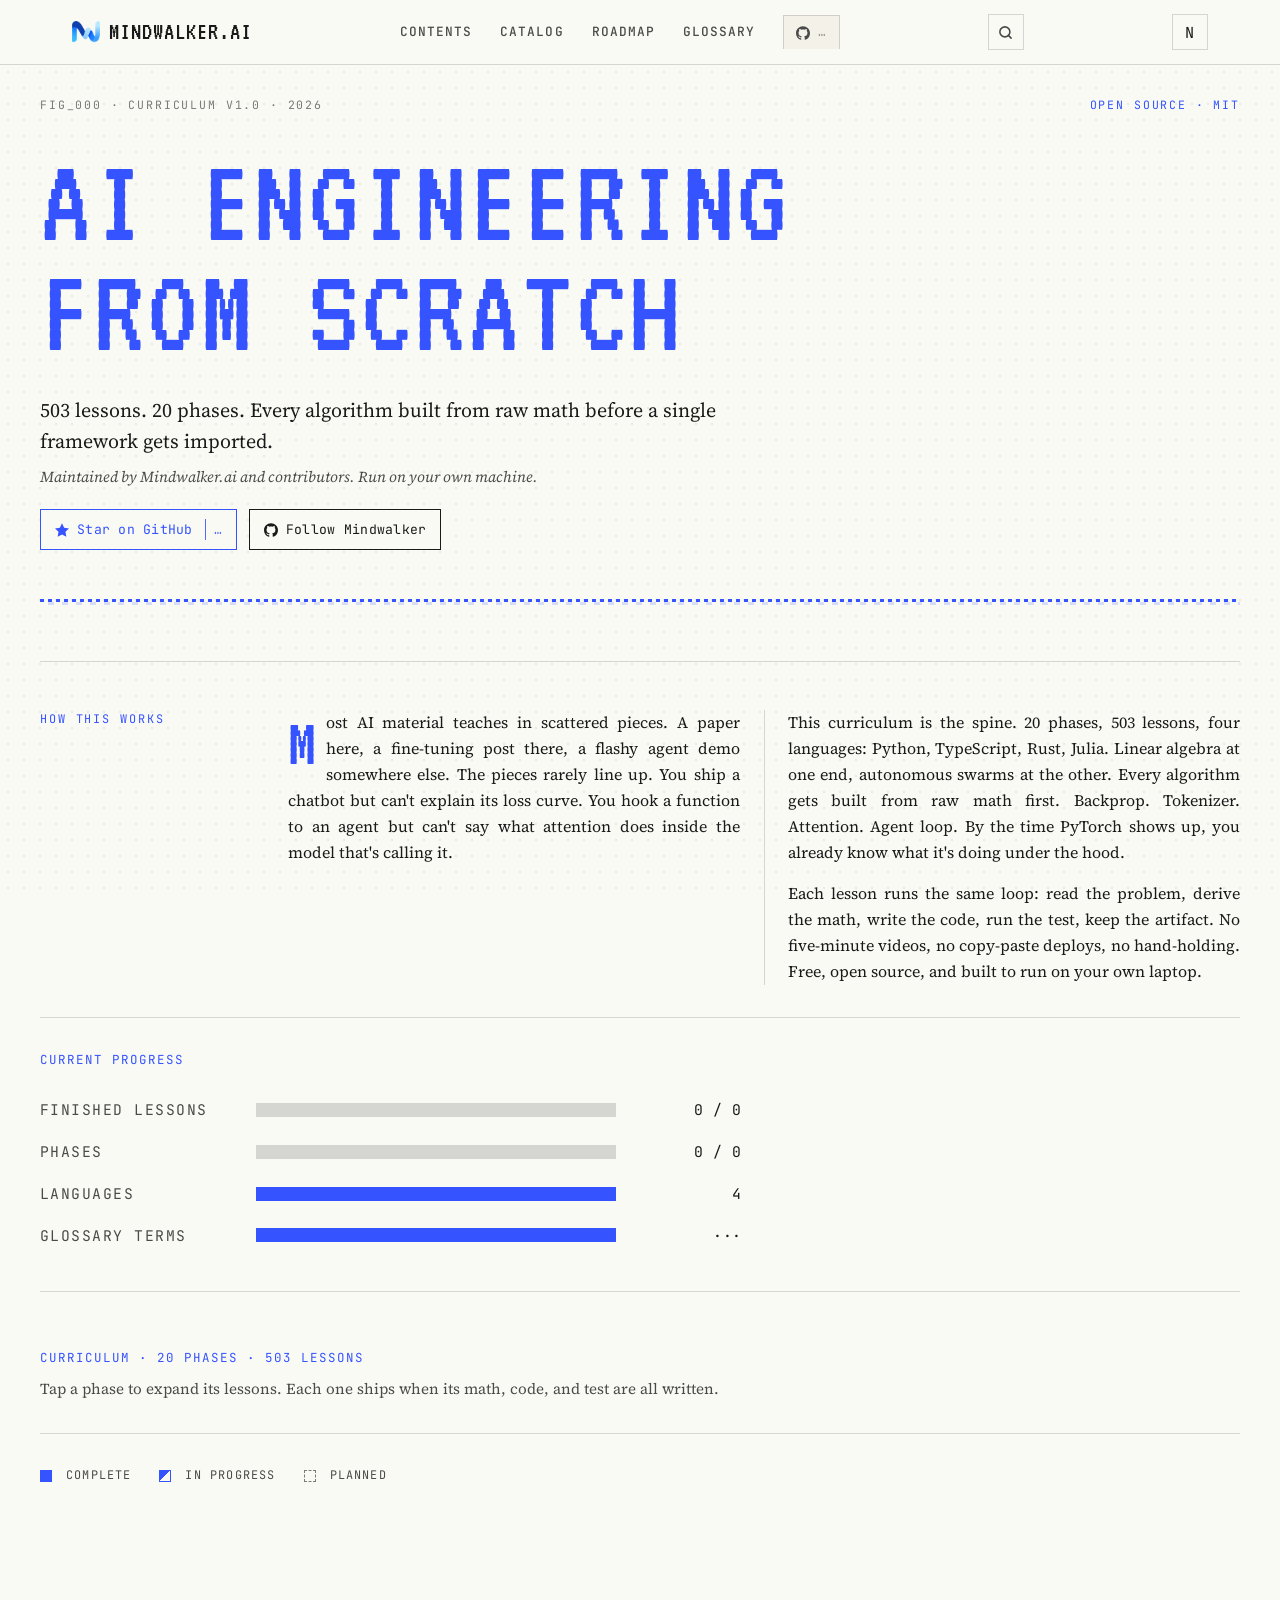
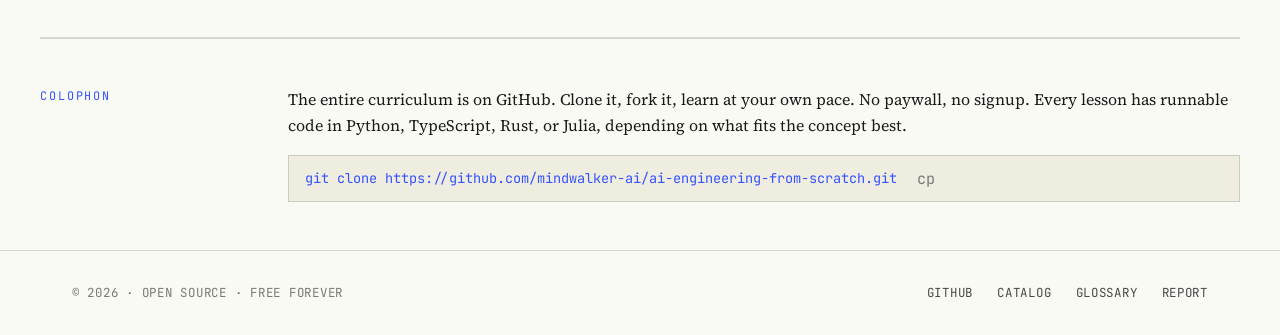
==== site/index.html @ b4cc9596 "feat: whitelabel site to Mindwalker.ai and add GitHub Pages deploy - Rebrand header lockup, titles, " ====
<!DOCTYPE html>
<html lang="en" data-theme="light">
<head>
  <meta charset="UTF-8">
  <meta name="viewport" content="width=device-width, initial-scale=1.0">
  <title>AI Engineering from Scratch · Mindwalker.ai</title>
  <link rel="icon" type="image/png" href="assets/mindwalker-logo.png">
  <link rel="apple-touch-icon" href="assets/mindwalker-logo.png">
  <meta name="description" content="503 lessons. 20 phases. Build the math, the model, the trainer, the tokenizer, and the agent loop. Once, by hand.">
  <meta property="og:title" content="AI Engineering from Scratch · Mindwalker.ai">
  <meta property="og:description" content="503 lessons. 20 phases. Write the backprop, the tokenizer, the attention mechanism, and the agent loop by hand before any framework gets imported. Python, TypeScript, Rust, Julia.">
  <meta property="og:image" content="https://aiengineeringfromscratch.com/og-image.png?v=3">
  <meta property="og:url" content="https://aiengineeringfromscratch.com">
  <meta property="og:type" content="website">
  <meta name="twitter:card" content="summary_large_image">
  <meta name="twitter:title" content="AI Engineering from Scratch · Mindwalker.ai">
  <meta name="twitter:description" content="503 lessons. 20 phases. Write the backprop, the tokenizer, the attention mechanism, and the agent loop by hand.">
  <meta name="twitter:image" content="https://aiengineeringfromscratch.com/og-image.png?v=3">
  <link rel="preconnect" href="https://fonts.googleapis.com">
  <link rel="preconnect" href="https://fonts.gstatic.com" crossorigin>
  <link href="https://fonts.googleapis.com/css2?family=VT323&family=Source+Serif+4:ital,opsz,wght@0,8..60,400..700;1,8..60,400..700&family=JetBrains+Mono:wght@400;500;700&display=swap" rel="stylesheet">
  <link rel="stylesheet" href="style.css?v=20260525a">
  <style>
    .manual-masthead {
      padding: 96px 0 24px;
      border-bottom: 1px solid var(--rule-soft);
    }

    .manual-meta-row {
      display: flex;
      justify-content: space-between;
      align-items: baseline;
      gap: 16px;
      flex-wrap: wrap;
      margin-bottom: 32px;
      font-family: var(--font-mono);
      font-size: 0.72rem;
      letter-spacing: 0.16em;
      text-transform: uppercase;
      color: var(--ink-mute);
    }

    .manual-meta-row .right {
      color: var(--blueprint);
    }

    .manual-title {
      display: block;
      font-family: var(--font-display);
      font-size: clamp(3.2rem, 11vw, 8rem);
      line-height: 0.86;
      letter-spacing: 0.02em;
      text-transform: uppercase;
      color: var(--blueprint);
    }

    .manual-tagline {
      max-width: 720px;
      margin: 28px 0 8px;
      font-family: var(--font-body);
      font-size: clamp(1.05rem, 1.7vw, 1.25rem);
      line-height: 1.55;
      color: var(--ink);
    }

    .manual-attribution {
      font-family: var(--font-body);
      font-size: 0.95rem;
      color: var(--ink-soft);
      font-style: italic;
    }

    .masthead-cta {
      display: flex;
      gap: 12px;
      flex-wrap: wrap;
      margin-top: 20px;
    }

    .masthead-btn {
      display: inline-flex;
      align-items: center;
      gap: 8px;
      padding: 9px 14px;
      border: 1px solid var(--ink);
      background: var(--bg);
      color: var(--ink);
      text-decoration: none;
      font-family: var(--font-mono);
      font-size: 0.82rem;
      letter-spacing: 0.02em;
      transition: background 0.15s, color 0.15s, border-color 0.15s;
    }

    .masthead-btn:hover,
    .masthead-btn:focus-visible {
      background: var(--ink);
      color: var(--bg);
    }

    .masthead-btn--primary {
      border-color: var(--blueprint);
      color: var(--blueprint);
    }

    .masthead-btn--primary:hover,
    .masthead-btn--primary:focus-visible {
      background: var(--blueprint);
      color: var(--bg);
    }

    .masthead-btn-count {
      padding-left: 8px;
      margin-left: 4px;
      border-left: 1px solid currentColor;
      opacity: 0.85;
      font-variant-numeric: tabular-nums;
    }

    @media (max-width: 480px) {
      .masthead-btn { font-size: 0.78rem; padding: 8px 12px; }
    }


    .preface {
      padding: 48px 0 32px;
      border-bottom: 1px solid var(--rule-soft);
    }

    .preface-grid {
      display: grid;
      grid-template-columns: 200px 1fr;
      gap: 48px;
    }

    .preface-eyebrow {
      font-family: var(--font-mono);
      font-size: 0.74rem;
      letter-spacing: 0.16em;
      text-transform: uppercase;
      color: var(--blueprint);
    }

    .preface-body {
      column-count: 2;
      column-gap: 48px;
      column-rule: 1px solid var(--rule-soft);
      font-family: var(--font-body);
      font-size: 1rem;
      line-height: 1.7;
      text-align: justify;
      hyphens: auto;
    }

    .preface-body p {
      margin-bottom: 1em;
      break-inside: avoid-column;
    }

    .preface-body p:first-of-type::first-letter {
      font-family: var(--font-display);
      float: left;
      font-size: 4.4rem;
      line-height: 0.85;
      padding: 0.06em 0.14em 0 0;
      color: var(--blueprint);
    }

    .figure-demo {
      padding: 24px 0 0;
      border-bottom: 1px solid var(--rule-soft);
    }

    .figure-demo-eyebrow {
      font-family: var(--font-mono);
      font-size: 0.74rem;
      letter-spacing: 0.16em;
      text-transform: uppercase;
      color: var(--blueprint);
      margin-bottom: 6px;
    }

    .figure-demo-caption {
      max-width: 640px;
      font-family: var(--font-body);
      font-size: 0.96rem;
      line-height: 1.5;
      color: var(--ink-soft);
      margin-bottom: 0;
    }

    .figure-demo-svg {
      width: 100%;
      max-width: 760px;
      margin: 0 auto;
    }

    .figure-demo-svg svg {
      width: 100%;
      height: auto;
      display: block;
    }

    @media (max-width: 768px) {
      .figure-demo { padding: 16px 0 0; }
    }

    .stat-block {
      padding: 32px 0 40px;
      border-bottom: 1px solid var(--rule-soft);
    }

    .stat-block-title {
      font-family: var(--font-mono);
      font-size: 0.78rem;
      letter-spacing: 0.16em;
      text-transform: uppercase;
      color: var(--blueprint);
      margin-bottom: 24px;
    }

    .stat-rows {
      display: grid;
      grid-template-columns: 1fr;
      gap: 10px;
      max-width: 760px;
      font-family: var(--font-mono);
      font-size: 0.92rem;
    }

    .stat-row {
      display: grid;
      grid-template-columns: 200px minmax(0, 360px) 110px;
      align-items: center;
      gap: 16px;
      padding: 4px 0;
    }

    .stat-row-label {
      letter-spacing: 0.1em;
      text-transform: uppercase;
      color: var(--ink-soft);
    }

    .stat-row-bar {
      position: relative;
      height: 14px;
      background: var(--rule-soft);
      overflow: hidden;
      font-size: 0;
      line-height: 0;
      text-indent: -9999px;
    }

    .stat-row-bar::before {
      content: "";
      position: absolute;
      inset: 0;
      width: var(--bar-pct, 0%);
      background: var(--blueprint);
      transition: width 0.6s ease;
    }

    .stat-row-value {
      text-align: right;
      font-variant-numeric: tabular-nums;
      color: var(--ink);
      letter-spacing: 0.04em;
      white-space: nowrap;
    }

    .toc {
      padding: 56px 0 80px;
      border-bottom: 1px solid var(--rule-soft);
    }

    .toc-title {
      font-family: var(--font-mono);
      font-size: 0.78rem;
      letter-spacing: 0.16em;
      text-transform: uppercase;
      color: var(--blueprint);
      margin-bottom: 8px;
    }

    .toc-subtitle {
      font-family: var(--font-body);
      font-size: 0.95rem;
      color: var(--ink-soft);
      margin-bottom: 32px;
    }

    .toc-list {
      display: flex;
      flex-direction: column;
      gap: 0;
      border-top: 1px solid var(--rule-soft);
    }

    .toc-row {
      display: grid;
      grid-template-columns: 56px 1fr auto auto;
      align-items: baseline;
      padding: 14px 0;
      gap: 16px;
      border-bottom: 1px solid var(--rule-soft);
      cursor: pointer;
      transition: background 0.15s;
    }

    .toc-row:hover {
      background: var(--blueprint-tint);
    }

    .toc-num {
      font-family: var(--font-mono);
      font-size: 0.78rem;
      letter-spacing: 0.1em;
      color: var(--blueprint);
    }

    .toc-name {
      font-family: var(--font-display);
      font-size: 1.4rem;
      text-transform: uppercase;
      letter-spacing: 0.02em;
      color: var(--ink);
      line-height: 1.05;
    }

    .toc-leader {
      flex: 1;
      border-bottom: 1px dotted var(--rule-soft);
      margin: 0 12px;
      transform: translateY(-4px);
    }

    .toc-meta {
      font-family: var(--font-mono);
      font-size: 0.74rem;
      letter-spacing: 0.08em;
      color: var(--ink-mute);
      font-variant-numeric: tabular-nums;
      min-width: 80px;
      text-align: right;
    }

    .toc-status {
      width: 12px;
      height: 12px;
      border: 1px solid var(--ink);
      flex-shrink: 0;
      margin-right: 6px;
      display: inline-block;
      vertical-align: middle;
    }

    .toc-status.complete {
      background: var(--blueprint);
      border-color: var(--blueprint);
    }

    .toc-status.in-progress {
      background: linear-gradient(135deg, var(--blueprint) 0%, var(--blueprint) 50%, transparent 50%, transparent 100%);
      border-color: var(--blueprint);
    }

    .toc-status.planned {
      background: transparent;
      border-style: dashed;
      border-color: var(--ink-mute);
    }

    .legend {
      padding: 32px 0 72px;
      display: flex;
      gap: 28px;
      flex-wrap: wrap;
      align-items: center;
      font-family: var(--font-mono);
      font-size: 0.74rem;
      letter-spacing: 0.1em;
      text-transform: uppercase;
      color: var(--ink-soft);
    }

    .legend-item {
      display: flex;
      align-items: center;
      gap: 8px;
    }

    .colophon {
      padding: 48px 0;
      border-top: 1px solid var(--rule-soft);
    }

    .colophon-grid {
      display: grid;
      grid-template-columns: 200px minmax(0, 1fr);
      gap: 48px;
      font-family: var(--font-body);
      font-size: 0.96rem;
      color: var(--ink-soft);
    }

    .colophon-grid > div {
      min-width: 0;
    }

    .colophon-eyebrow {
      font-family: var(--font-mono);
      font-size: 0.74rem;
      letter-spacing: 0.16em;
      text-transform: uppercase;
      color: var(--blueprint);
    }

    .colophon-cmd {
      display: flex;
      align-items: center;
      gap: 12px;
      margin-top: 16px;
      padding: 10px 16px;
      background: var(--code-bg);
      border: 1px solid var(--rule-soft);
      font-family: var(--font-mono);
      font-size: 0.85rem;
      color: var(--blueprint);
      max-width: 100%;
      overflow-x: auto;
      -webkit-overflow-scrolling: touch;
    }

    .colophon-cmd code {
      white-space: nowrap;
    }

    .colophon-cmd .copy-btn {
      flex-shrink: 0;
      position: sticky;
      right: 0;
      background: var(--code-bg);
      padding-left: 8px;
    }

    @media (max-width: 900px) {
      .manual-masthead { padding: 80px 0 16px; }
      .preface { padding: 32px 0; }
      .stat-block { padding: 32px 0; }
      .toc { padding: 32px 0 40px; }
      .colophon { padding: 32px 0; }

      .manual-meta-row { margin-bottom: 20px; }
      .manual-tagline { margin: 20px 0 6px; font-size: 1rem; }
      .manual-attribution { font-size: 0.9rem; }

      .preface-grid,
      .colophon-grid {
        grid-template-columns: 1fr;
        gap: 12px;
      }

      .preface-body {
        column-count: 1;
        font-size: 0.98rem;
        line-height: 1.65;
      }

      .preface-body p:first-of-type::first-letter {
        font-size: 3.2rem;
      }

      .stat-rows { gap: 8px; }
      .stat-row {
        grid-template-columns: 160px minmax(0, 1fr) 92px;
        gap: 12px;
        font-size: 0.82rem;
      }
      .stat-block-title,
      .toc-title { margin-bottom: 16px; }
      .toc-subtitle { margin-bottom: 20px; }

      .toc-row {
        grid-template-columns: 36px 1fr auto;
        padding: 11px 0;
      }

      .toc-row .toc-meta + .toc-meta {
        display: none;
      }

      .toc-leader {
        display: none;
      }

      .toc-name {
        font-size: 1.1rem;
      }

      .colophon-cmd {
        max-width: 100%;
        overflow-x: auto;
        -webkit-overflow-scrolling: touch;
      }
    }

    @media (max-width: 480px) {
      .manual-masthead { padding: 72px 0 12px; }
      .preface { padding: 24px 0; }
      .stat-block { padding: 24px 0; }
      .toc { padding: 24px 0 32px; }
      .colophon { padding: 24px 0; }

      .manual-title {
        font-size: clamp(2.4rem, 14vw, 3.6rem);
        line-height: 0.92;
      }

      .manual-meta-row {
        font-size: 0.6rem;
        letter-spacing: 0.12em;
        margin-bottom: 16px;
        gap: 8px;
      }

      .manual-tagline {
        font-size: 0.96rem;
        margin: 16px 0 4px;
      }

      .ascii-rule {
        margin: 16px 0;
      }

      .preface-eyebrow,
      .stat-block-title,
      .toc-title,
      .colophon-eyebrow { font-size: 0.7rem; }

      .preface-body {
        font-size: 0.94rem;
        line-height: 1.6;
        text-align: left;
      }

      .preface-body p:first-of-type::first-letter {
        font-size: 2.8rem;
        padding: 0.04em 0.1em 0 0;
      }

      .stat-row {
        grid-template-columns: 1fr;
        gap: 2px;
        padding: 6px 0;
      }

      .stat-row-bar {
        order: 3;
      }

      .stat-row-value {
        order: 2;
        text-align: left;
      }

      .toc-row {
        grid-template-columns: 30px 1fr auto;
        gap: 8px;
        padding: 10px 0;
      }

      .toc-name {
        font-size: 0.96rem;
        white-space: normal;
      }

      .toc-num {
        font-size: 0.7rem;
      }
    }


    /* Figure card (makingsoftware aesthetic) */
    .figure-card {
      border: 1px solid var(--rule-soft);
      background: var(--bg);
      padding: 0;
      margin: 24px 0 36px;
      background-image: radial-gradient(circle at 4px 4px, rgba(0,0,0,0.05) 1px, transparent 1.5px);
      background-size: 16px 16px;
    }
    .figure-head {
      display: flex;
      justify-content: space-between;
      gap: 16px;
      padding: 14px 24px;
      border-bottom: 1px solid var(--rule-soft);
      font-family: var(--font-mono);
      font-size: 0.72rem;
      letter-spacing: 0.14em;
      text-transform: uppercase;
    }
    .figure-head .left { color: var(--blueprint); }
    .figure-head .right { color: var(--ink-mute); }
    .figure-body {
      padding: 32px 24px;
      overflow-x: auto;
    }
    .figure-body svg { display: block; width: 100%; height: auto; max-width: 1100px; margin: 0 auto; color: var(--blueprint); }
    .figure-foot {
      padding: 14px 24px;
      border-top: 1px solid var(--rule-soft);
      font-family: var(--font-body);
      font-size: 0.96rem;
      color: var(--ink-soft);
      line-height: 1.5;
    }
  </style>
</head>
<body>

  <a href="#main" class="skip-link">Skip to content</a>

  <header class="site-header">
    <div class="header-inner">
      <a href="index.html" class="logo">
        <img class="logo-icon" src="assets/mindwalker-logo.png" alt="" width="28" height="22" aria-hidden="true"> Mindwalker.ai
      </a>
      <nav class="header-nav">
        <a href="#contents">Contents</a>
        <a href="catalog.html">Catalog</a>
        <a href="prereqs.html">Roadmap</a>
        <a href="glossary.html">Glossary</a>
        <a href="https://github.com/mindwalker-ai/ai-engineering-from-scratch" target="_blank" rel="noopener" class="header-github">
          <svg width="14" height="14" viewBox="0 0 24 24" fill="currentColor" aria-hidden="true"><path d="M12 .297c-6.63 0-12 5.373-12 12 0 5.303 3.438 9.8 8.205 11.385.6.113.82-.258.82-.577 0-.285-.01-1.04-.015-2.04-3.338.724-4.042-1.61-4.042-1.61C4.422 18.07 3.633 17.7 3.633 17.7c-1.087-.744.084-.729.084-.729 1.205.084 1.838 1.236 1.838 1.236 1.07 1.835 2.809 1.305 3.495.998.108-.776.417-1.305.76-1.605-2.665-.3-5.466-1.332-5.466-5.93 0-1.31.465-2.38 1.235-3.22-.135-.303-.54-1.523.105-3.176 0 0 1.005-.322 3.3 1.23.96-.267 1.98-.4 3-.405 1.02.005 2.04.138 3 .405 2.28-1.552 3.285-1.23 3.285-1.23.645 1.653.24 2.873.12 3.176.765.84 1.23 1.91 1.23 3.22 0 4.61-2.805 5.625-5.475 5.92.42.36.81 1.096.81 2.22 0 1.606-.015 2.896-.015 3.286 0 .315.21.69.825.57C20.565 22.092 24 17.592 24 12.297c0-6.627-5.373-12-12-12"/></svg>
          <span class="star-count" data-loading="true" aria-label="GitHub stars">…</span>
        </a>
      </nav>
      <button class="search-toggle" type="button" data-cmd-palette
        aria-label="Search (⌘K)" title="Search (⌘K)">
        <svg width="15" height="15" viewBox="0 0 24 24" fill="none"
          stroke="currentColor" stroke-width="2.5"
          stroke-linecap="round" stroke-linejoin="round" aria-hidden="true">
          <circle cx="11" cy="11" r="8"/>
          <line x1="21" y1="21" x2="16.65" y2="16.65"/>
        </svg>
      </button>
      <button class="theme-toggle" id="themeToggle" aria-label="Toggle theme" type="button">
        <span class="theme-icon" id="themeIcon">N</span>
      </button>
    </div>
  </header>

  <main id="main">

    <section class="manual-masthead container">
      <div class="manual-meta-row">
        <span>FIG_000 &middot; curriculum v1.0 · 2026</span>
        <span class="right">open source · MIT</span>
      </div>
      <h1 class="manual-title">AI Engineering<br>from Scratch</h1>
      <p class="manual-tagline reveal">503 lessons. 20 phases. Every algorithm built from raw math before a single framework gets imported.</p>
      <p class="manual-attribution reveal" style="--stagger-delay: 80ms;">Maintained by Mindwalker.ai and contributors. Run on your own machine.</p>
      <div class="masthead-cta reveal" style="--stagger-delay: 140ms;">
        <a class="masthead-btn masthead-btn--primary" href="https://github.com/mindwalker-ai/ai-engineering-from-scratch" target="_blank" rel="noopener" aria-label="Star ai-engineering-from-scratch on GitHub">
          <svg width="14" height="14" viewBox="0 0 24 24" fill="currentColor" aria-hidden="true"><path d="M12 .587l3.668 7.568 8.332 1.151-6.064 5.828 1.48 8.279L12 19.896l-7.416 3.517 1.48-8.279L0 9.306l8.332-1.151z"/></svg>
          <span>Star on GitHub</span>
          <span class="masthead-btn-count" data-gh-stars="mindwalker-ai/ai-engineering-from-scratch" data-loading="true">…</span>
        </a>
        <a class="masthead-btn" href="https://github.com/mindwalker-ai" target="_blank" rel="noopener" aria-label="Follow Mindwalker.ai on GitHub">
          <svg width="14" height="14" viewBox="0 0 24 24" fill="currentColor" aria-hidden="true"><path d="M12 .297c-6.63 0-12 5.373-12 12 0 5.303 3.438 9.8 8.205 11.385.6.113.82-.258.82-.577 0-.285-.01-1.04-.015-2.04-3.338.724-4.042-1.61-4.042-1.61C4.422 18.07 3.633 17.7 3.633 17.7c-1.087-.744.084-.729.084-.729 1.205.084 1.838 1.236 1.838 1.236 1.07 1.835 2.809 1.305 3.495.998.108-.776.417-1.305.76-1.605-2.665-.3-5.466-1.332-5.466-5.93 0-1.31.465-2.38 1.235-3.22-.135-.303-.54-1.523.105-3.176 0 0 1.005-.322 3.3 1.23.96-.267 1.98-.4 3-.405 1.02.005 2.04.138 3 .405 2.28-1.552 3.285-1.23 3.285-1.23.645 1.653.24 2.873.12 3.176.765.84 1.23 1.91 1.23 3.22 0 4.61-2.805 5.625-5.475 5.92.42.36.81 1.096.81 2.22 0 1.606-.015 2.896-.015 3.286 0 .315.21.69.825.57C20.565 22.092 24 17.592 24 12.297c0-6.627-5.373-12-12-12"/></svg>
          <span>Follow Mindwalker</span>
        </a>
      </div>
      <div class="ascii-rule" style="margin-top:48px;"></div>
    </section>

    <section class="preface container">
      <div class="preface-grid">
        <div class="preface-eyebrow reveal reveal--left">How this works</div>
        <div class="preface-body reveal" style="--stagger-delay: 120ms;">
          <p>Most AI material teaches in scattered pieces. A paper here, a fine-tuning post there, a flashy agent demo somewhere else. The pieces rarely line up. You ship a chatbot but can't explain its loss curve. You hook a function to an agent but can't say what attention does inside the model that's calling it.</p>
          <p>This curriculum is the spine. 20 phases, 503 lessons, four languages: Python, TypeScript, Rust, Julia. Linear algebra at one end, autonomous swarms at the other. Every algorithm gets built from raw math first. Backprop. Tokenizer. Attention. Agent loop. By the time PyTorch shows up, you already know what it's doing under the hood.</p>
          <p>Each lesson runs the same loop: read the problem, derive the math, write the code, run the test, keep the artifact. No five-minute videos, no copy-paste deploys, no hand-holding. Free, open source, and built to run on your own laptop.</p>
        </div>
      </div>
    </section>


    <section class="stat-block container">
      <div class="stat-block-title reveal reveal--left">Current Progress</div>
      <div class="stat-rows reveal" style="--stagger-delay: 100ms;" id="statRows">
        <div class="stat-row">
          <span class="stat-row-label">Finished Lessons</span>
          <span class="stat-row-bar" data-bar="complete" style="--bar-pct:0%;" aria-hidden="true">bar</span>
          <span class="stat-row-value" data-stat="complete-frac">0 / 0</span>
        </div>
        <div class="stat-row">
          <span class="stat-row-label">Phases</span>
          <span class="stat-row-bar" data-bar="phases" style="--bar-pct:0%;" aria-hidden="true">bar</span>
          <span class="stat-row-value" data-stat="phases-frac">0 / 0</span>
        </div>
        <div class="stat-row">
          <span class="stat-row-label">Languages</span>
          <span class="stat-row-bar" data-bar="languages" style="--bar-pct:100%;" aria-hidden="true">bar</span>
          <span class="stat-row-value">4</span>
        </div>
        <div class="stat-row">
          <span class="stat-row-label">Glossary Terms</span>
          <span class="stat-row-bar" data-bar="glossary" style="--bar-pct:100%;" aria-hidden="true">bar</span>
          <span class="stat-row-value" data-stat="glossary-count">···</span>
        </div>
      </div>
    </section>

    <section class="toc container" id="contents">
      <div class="toc-title reveal reveal--left">Curriculum · 20 phases · 503 lessons</div>
      <div class="toc-subtitle reveal" style="--stagger-delay: 80ms;">Tap a phase to expand its lessons. Each one ships when its math, code, and test are all written.</div>
      <div class="toc-list" id="phasesGrid"></div>
      <div class="legend">
        <span class="legend-item"><span class="toc-status complete"></span> Complete</span>
        <span class="legend-item"><span class="toc-status in-progress"></span> In progress</span>
        <span class="legend-item"><span class="toc-status planned"></span> Planned</span>
      </div>
    </section>

    <div class="modal-overlay" id="modalOverlay">
      <div class="modal" id="modal">
        <button class="modal-close" id="modalClose" type="button">×</button>
        <div class="modal-header">
          <span class="modal-phase-num" id="modalPhaseNum"></span>
          <h2 class="modal-title" id="modalTitle"></h2>
          <p class="modal-desc" id="modalDesc"></p>
          <div class="modal-progress" id="modalProgress" style="display:none;"></div>
          <div class="modal-progress-bar" id="modalProgressBar" style="display:none;"><div class="modal-progress-bar-fill" id="modalProgressBarFill"></div></div>
        </div>
        <div class="modal-lessons" id="modalLessons"></div>
        <div class="modal-footer">
          <span class="modal-footer-note">Progress saved in browser only</span>
          <button class="modal-reset" id="modalReset" type="button">Reset progress</button>
        </div>
      </div>
    </div>


    <section class="colophon container">
      <div class="colophon-grid">
        <div class="colophon-eyebrow reveal reveal--left">Colophon</div>
        <div class="reveal" style="--stagger-delay: 80ms;">
          <p>The entire curriculum is on GitHub. Clone it, fork it, learn at your own pace. No paywall, no signup. Every lesson has runnable code in Python, TypeScript, Rust, or Julia, depending on what fits the concept best.</p>
          <div class="colophon-cmd">
            <code id="cloneCmd">git clone https://github.com/mindwalker-ai/ai-engineering-from-scratch.git</code>
            <button class="copy-btn" id="copyBtn" aria-label="Copy command" type="button">cp</button>
          </div>
        </div>
      </div>
    </section>

  </main>

  <footer class="site-footer">
    <div class="container footer-inner">
      <p>© 2026 · open source · free forever</p>
      <div class="footer-links">
        <a href="https://github.com/mindwalker-ai/ai-engineering-from-scratch" target="_blank" rel="noopener">GitHub</a>
        <a href="catalog.html">Catalog</a>
        <a href="glossary.html">Glossary</a>
        <a href="https://github.com/mindwalker-ai/ai-engineering-from-scratch/issues/new/choose" target="_blank" rel="noopener">Report</a>
      </div>
    </div>
  </footer>

  <script src="data.js?v=20260525a"></script>
  <script src="progress.js?v=20260525a"></script>
  <script src="header.js?v=20260525a" defer></script>
  <script src="cmdpalette.js?v=20260525a" defer></script>
  <script src="app.js?v=20260525a"></script>
  <script defer src="https://va.vercel-scripts.com/v1/script.js"></script>
</body>
</html>
---- site/style.css ----
:root {
  --font-display: 'VT323', ui-monospace, 'JetBrains Mono', monospace;
  --font-body: 'Source Serif 4', 'Source Serif Pro', 'Iowan Old Style', Georgia, serif;
  --font-mono: 'JetBrains Mono', ui-monospace, 'Consolas', monospace;
  --font-heading: var(--font-display);

  --bg: #fafaf5;
  --bg-surface: #f3f1e8;
  --bg-surface-hover: #ece9dc;
  --ink: #1a1a1a;
  --ink-soft: #4a4a4a;
  --ink-mute: #7a7a78;
  --rule: #1a1a1a;
  --rule-soft: rgba(26, 26, 26, 0.16);
  --paper-rule: rgba(26, 26, 26, 0.08);

  --blueprint: #3553ff;
  --blueprint-tint: rgba(53, 83, 255, 0.08);
  --blueprint-tint-strong: rgba(53, 83, 255, 0.18);

  --status-complete: #3553ff;
  --status-in-progress: #4a4a4a;
  --status-planned: #b8b6ad;
  --warn: #b8870f;

  --code-bg: #efece0;
  --modal-bg: #fafaf5;
  --overlay-bg: rgba(26, 26, 26, 0.55);
  --header-bg: rgba(250, 250, 245, 0.94);

  --header-offset: 92px;

  --text: var(--ink);
  --text-muted: var(--ink-soft);
  --border: var(--rule-soft);
  --accent: var(--blueprint);
  --accent-hover: #2840d6;
  --secondary: var(--blueprint);
  --complete: var(--status-complete);
  --planned: var(--status-planned);
  --shadow-color: var(--ink);
  --shadow-hard: 3px 3px 0 var(--ink);
  --shadow-hard-lg: 5px 5px 0 var(--ink);
  --dot-color: var(--paper-rule);
}

[data-theme="dark"] {
  --bg: #0a0d1a;
  --bg-surface: #131830;
  --bg-surface-hover: #1b2244;
  --ink: #e8e6dc;
  --ink-soft: #a8a6a0;
  --ink-mute: #7a7878;
  --rule: #e8e6dc;
  --rule-soft: rgba(232, 230, 220, 0.18);
  --paper-rule: rgba(232, 230, 220, 0.08);

  --blueprint: #6b8eff;
  --blueprint-tint: rgba(107, 142, 255, 0.12);
  --blueprint-tint-strong: rgba(107, 142, 255, 0.22);

  --status-complete: #6b8eff;
  --status-in-progress: #c8c6c0;
  --status-planned: #4a4a48;
  --warn: #d4a83d;

  --code-bg: #131830;
  --modal-bg: #0f1424;
  --overlay-bg: rgba(10, 13, 26, 0.78);
  --header-bg: rgba(10, 13, 26, 0.94);

  --accent-hover: #8aa5ff;
}

*,
*::before,
*::after {
  margin: 0;
  padding: 0;
  box-sizing: border-box;
}

html {
  scroll-behavior: smooth;
  scroll-padding-top: 96px;
}

body {
  font-family: var(--font-body);
  font-size: 18px;
  line-height: 1.62;
  color: var(--ink);
  background-color: var(--bg);
  background-image: radial-gradient(var(--paper-rule) 1px, transparent 1px);
  background-size: 16px 16px;
  background-attachment: fixed;
  -webkit-font-smoothing: antialiased;
  text-rendering: optimizeLegibility;
  hyphens: auto;
  -webkit-hyphens: auto;
  transition: background-color 0.2s, color 0.2s;
}

.skip-link {
  position: absolute;
  left: -9999px;
  top: 0;
  z-index: 9999;
  background: var(--blueprint);
  color: #fff;
  padding: 12px 18px;
  font-family: var(--font-mono);
  font-size: 0.9rem;
  text-decoration: none;
  border-radius: 0;
}

.skip-link:focus,
.skip-link:focus-visible {
  left: 16px;
  top: 16px;
  outline: 2px solid var(--ink);
  outline-offset: 2px;
}

.container {
  max-width: 1200px;
  margin: 0 auto;
  padding: 0 32px;
}

h1, h2, h3, h4 {
  font-family: var(--font-display);
  font-weight: 400;
  line-height: 1;
  letter-spacing: 0.02em;
  text-transform: uppercase;
  color: var(--blueprint);
}

h1 { font-size: clamp(2.4rem, 6vw, 4.4rem); }
h2 { font-size: clamp(1.8rem, 4vw, 2.6rem); }
h3 { font-size: clamp(1.2rem, 2.6vw, 1.6rem); }
h4 { font-size: 1.1rem; }

p {
  font-family: var(--font-body);
  font-size: 1rem;
  line-height: 1.62;
  color: var(--ink);
}

a {
  color: var(--blueprint);
  text-decoration: none;
  border-bottom: 1px solid transparent;
  transition: border-color 0.15s, color 0.15s;
}

a:hover {
  border-bottom-color: var(--blueprint);
}

code, pre, kbd, samp {
  font-family: var(--font-mono);
}

::selection {
  background: var(--blueprint);
  color: var(--bg);
}

.ascii-rule {
  display: block;
  width: 100%;
  height: 6px;
  margin: 32px 0;
  background-image:
    repeating-linear-gradient(
      to right,
      var(--blueprint) 0,
      var(--blueprint) 4px,
      transparent 4px,
      transparent 8px
    ),
    repeating-linear-gradient(
      to right,
      transparent 0,
      transparent 8px,
      var(--blueprint-tint-strong) 8px,
      var(--blueprint-tint-strong) 14px
    );
  background-size: 100% 3px, 100% 3px;
  background-position: 0 0, 0 3px;
  background-repeat: no-repeat;
  user-select: none;
}

.label {
  font-family: var(--font-mono);
  font-size: 0.72rem;
  font-weight: 500;
  letter-spacing: 0.12em;
  text-transform: uppercase;
  color: var(--ink-soft);
}

.fig-label {
  font-family: var(--font-mono);
  font-size: 0.7rem;
  font-weight: 500;
  letter-spacing: 0.16em;
  text-transform: uppercase;
  color: var(--blueprint);
}

.dropcap > p:first-of-type::first-letter,
p.dropcap::first-letter {
  font-family: var(--font-display);
  float: left;
  font-size: 4.2rem;
  line-height: 0.85;
  padding: 0.08em 0.12em 0 0;
  color: var(--blueprint);
}

.site-header {
  position: fixed;
  top: 0;
  left: 0;
  right: 0;
  z-index: 100;
  background: var(--header-bg);
  backdrop-filter: blur(10px);
  -webkit-backdrop-filter: blur(10px);
  border-bottom: 1px solid var(--rule-soft);
}

.header-inner {
  max-width: 1200px;
  margin: 0 auto;
  padding: 0 32px;
  height: 64px;
  display: flex;
  align-items: center;
  justify-content: space-between;
}

.logo {
  font-family: var(--font-display);
  font-size: 1.6rem;
  text-transform: uppercase;
  letter-spacing: 0.04em;
  color: var(--ink);
  border-bottom: none;
  display: flex;
  align-items: center;
  gap: 9px;
}

.logo:hover {
  color: var(--blueprint);
  border-bottom: none;
}

.logo-icon {
  display: inline-block;
  height: 22px;
  width: auto;
  background: none;
}

.header-nav {
  display: flex;
  gap: 28px;
  align-items: center;
}

.header-nav a {
  font-family: var(--font-mono);
  font-size: 0.8rem;
  font-weight: 500;
  letter-spacing: 0.08em;
  text-transform: uppercase;
  color: var(--ink-soft);
  border-bottom: none;
}

.header-nav a:hover {
  color: var(--blueprint);
  border-bottom: none;
}

.header-github {
  display: inline-flex;
  align-items: center;
  gap: 8px;
  padding: 6px 12px;
  border: 1px solid var(--rule-soft);
  background: var(--bg-surface);
  font-family: var(--font-mono);
  font-size: 0.78rem;
  font-weight: 500;
  letter-spacing: 0.06em;
  color: var(--ink);
  text-transform: uppercase;
  transition: border-color 0.15s, color 0.15s;
}

.header-github:hover {
  border-color: var(--blueprint);
  color: var(--blueprint);
  border-bottom: 1px solid var(--blueprint);
}

.header-github svg {
  flex-shrink: 0;
}

.header-github .star-icon {
  color: var(--blueprint);
}

.header-github .star-count {
  font-variant-numeric: tabular-nums;
  font-weight: 600;
  color: var(--ink);
  min-width: 1ch;
}

.header-github .star-count[data-loading="true"] {
  opacity: 0.4;
}

.theme-toggle {
  background: transparent;
  border: 1px solid var(--rule-soft);
  width: 36px;
  height: 36px;
  cursor: pointer;
  display: flex;
  align-items: center;
  justify-content: center;
  font-family: var(--font-mono);
  font-size: 0.95rem;
  color: var(--ink);
  transition: border-color 0.15s, color 0.15s;
}

.theme-toggle:hover {
  border-color: var(--blueprint);
  color: var(--blueprint);
}

.btn {
  font-family: var(--font-mono);
  font-size: 0.8rem;
  font-weight: 500;
  letter-spacing: 0.12em;
  text-transform: uppercase;
  padding: 10px 20px;
  border: 1px solid var(--ink);
  background: var(--bg);
  color: var(--ink);
  cursor: pointer;
  display: inline-block;
  text-align: center;
  transition: background 0.15s, color 0.15s, border-color 0.15s;
}

.btn:hover {
  background: var(--ink);
  color: var(--bg);
  border-bottom: 1px solid var(--ink);
}

.btn-primary {
  background: var(--blueprint);
  color: var(--bg);
  border-color: var(--blueprint);
}

.btn-primary:hover {
  background: var(--accent-hover);
  color: var(--bg);
  border-color: var(--accent-hover);
  border-bottom: 1px solid var(--accent-hover);
}

.btn-secondary {
  background: transparent;
  color: var(--ink);
  border-color: var(--ink);
}

.btn-secondary:hover {
  background: var(--ink);
  color: var(--bg);
  border-bottom: 1px solid var(--ink);
}

.section {
  padding: 80px 0;
  border-top: 1px solid var(--rule-soft);
}

.section-title {
  font-family: var(--font-display);
  font-size: clamp(1.8rem, 4vw, 2.6rem);
  text-align: left;
  text-transform: uppercase;
  color: var(--blueprint);
  margin-bottom: 8px;
}

.section-subtitle {
  font-family: var(--font-mono);
  font-size: 0.85rem;
  letter-spacing: 0.1em;
  text-transform: uppercase;
  color: var(--ink-mute);
  margin-bottom: 40px;
}

.modal-overlay {
  position: fixed;
  inset: 0;
  background: var(--overlay-bg);
  z-index: 200;
  display: flex;
  align-items: center;
  justify-content: center;
  padding: 32px 16px;
  opacity: 0;
  pointer-events: none;
  transition: opacity 0.2s;
}

.modal-overlay.open {
  opacity: 1;
  pointer-events: auto;
}

.modal {
  position: relative;
  background: var(--modal-bg);
  border: 1px solid var(--ink);
  width: 100%;
  max-width: 760px;
  max-height: 86vh;
  overflow-y: auto;
  padding: 36px 32px 28px;
  transform: translateY(16px);
  transition: transform 0.25s ease;
}

.modal-overlay.open .modal {
  transform: translateY(0);
}

.modal-close {
  position: absolute;
  top: 12px;
  right: 16px;
  background: none;
  border: none;
  font-family: var(--font-mono);
  font-size: 1.4rem;
  color: var(--ink-mute);
  cursor: pointer;
  line-height: 1;
}

.modal-close:hover {
  color: var(--blueprint);
}

.modal-header {
  margin-bottom: 22px;
  padding-bottom: 18px;
  border-bottom: 1px solid var(--rule-soft);
}

.modal-phase-num {
  display: block;
  font-family: var(--font-mono);
  font-size: 0.78rem;
  font-weight: 500;
  letter-spacing: 0.16em;
  text-transform: uppercase;
  color: var(--blueprint);
  margin-bottom: 6px;
}

.modal-title {
  font-family: var(--font-display);
  font-size: 1.8rem;
  text-transform: uppercase;
  letter-spacing: 0.02em;
  color: var(--ink);
  margin: 0 0 8px;
}

.modal-desc {
  color: var(--ink-soft);
  font-size: 0.95rem;
  line-height: 1.5;
}

.modal-progress {
  margin-top: 14px;
  padding: 6px 10px;
  background: var(--blueprint-tint);
  border: 1px solid var(--blueprint);
  font-family: var(--font-mono);
  font-size: 0.75rem;
  letter-spacing: 0.08em;
  text-transform: uppercase;
  color: var(--blueprint);
  display: inline-flex;
  align-items: center;
  gap: 8px;
}

.modal-progress-count {
  font-weight: 600;
  font-variant-numeric: tabular-nums;
}

.modal-progress-pct {
  margin-left: auto;
  padding: 2px 8px;
  background: var(--blueprint);
  color: var(--bg);
  font-size: 0.7rem;
  font-weight: 600;
  font-variant-numeric: tabular-nums;
}

.modal-progress-bar {
  margin-top: 10px;
  height: 4px;
  background: var(--rule-soft);
  overflow: hidden;
}

.modal-progress-bar-fill {
  height: 100%;
  background: var(--blueprint);
  transition: width 0.4s ease;
  width: 0%;
}

.modal-footer {
  margin-top: 18px;
  padding-top: 14px;
  border-top: 1px solid var(--rule-soft);
  display: flex;
  align-items: center;
  justify-content: space-between;
  gap: 12px;
  font-family: var(--font-mono);
  font-size: 0.7rem;
  letter-spacing: 0.06em;
  text-transform: uppercase;
}

.modal-footer-note {
  color: var(--ink-mute);
}

.modal-reset {
  background: transparent;
  border: 1px solid var(--rule-soft);
  color: var(--ink-mute);
  padding: 6px 12px;
  font-family: var(--font-mono);
  font-size: 0.7rem;
  letter-spacing: 0.08em;
  text-transform: uppercase;
  cursor: pointer;
  transition: color 0.15s, border-color 0.15s;
}

.modal-reset:hover {
  color: var(--blueprint);
  border-color: var(--blueprint);
}

.modal-lessons {
  display: flex;
  flex-direction: column;
  gap: 0;
}

.modal-lesson {
  display: grid;
  grid-template-columns: 14px minmax(0, 1fr) auto auto auto auto;
  align-items: center;
  gap: 14px;
  padding: 12px 0;
  border-bottom: 1px solid var(--rule-soft);
}

.modal-lesson:last-child {
  border-bottom: none;
}

.modal-lesson:hover {
  background: var(--blueprint-tint);
}

.modal-lesson > a {
  color: var(--ink);
  font-family: var(--font-body);
  font-size: 0.96rem;
  font-weight: 500;
  text-decoration: none;
  border-bottom: 1px solid transparent;
  min-width: 0;
  overflow: hidden;
  text-overflow: ellipsis;
  white-space: nowrap;
}

.modal-lesson > a:hover {
  color: var(--blueprint);
  border-bottom-color: var(--blueprint);
}

.modal-lesson-status {
  width: 12px;
  height: 12px;
  border: 1px solid var(--ink);
  background: transparent;
}

.modal-lesson-status.complete {
  background: var(--blueprint);
  border-color: var(--blueprint);
}

.modal-lesson-status.in-progress {
  background: linear-gradient(135deg, var(--blueprint) 0%, var(--blueprint) 50%, transparent 50%, transparent 100%);
  border-color: var(--blueprint);
}

.modal-lesson-status.planned {
  background: transparent;
  border-style: dashed;
  border-color: var(--ink-mute);
}

.modal-lesson-lang {
  font-family: var(--font-mono);
  font-size: 0.68rem;
  letter-spacing: 0.06em;
  color: var(--ink-mute);
  min-width: 80px;
  text-align: right;
}

.modal-lesson-type {
  font-family: var(--font-mono);
  font-size: 0.62rem;
  font-weight: 500;
  letter-spacing: 0.12em;
  text-transform: uppercase;
  padding: 3px 8px;
  background: transparent;
  border: 1px solid var(--rule-soft);
  color: var(--ink-mute);
  min-width: 56px;
  text-align: center;
}

.modal-lesson-type[data-type="Build"] {
  color: var(--blueprint);
  border-color: var(--blueprint);
}

.modal-lesson-type[data-type="Learn"] {
  color: var(--ink);
  border-color: var(--ink);
}

.modal-lesson-type[data-type="Capstone"] {
  color: var(--warn);
  border-color: var(--warn);
}

.modal-lesson .modal-lesson-read {
  font-family: var(--font-mono);
  font-size: 0.72rem;
  font-weight: 500;
  letter-spacing: 0.1em;
  text-transform: uppercase;
  padding: 4px 10px;
  background: transparent;
  color: var(--ink-soft);
  border: 1px solid var(--rule-soft);
  text-decoration: none;
  transition: color 0.15s, border-color 0.15s;
}

.modal-lesson .modal-lesson-read:hover {
  color: var(--blueprint);
  border-color: var(--blueprint);
  border-bottom: 1px solid var(--blueprint);
}

.modal-lesson-read-placeholder {
  display: inline-block;
  width: 64px;
  height: 1px;
}

.modal-lesson-toggle {
  width: 22px;
  height: 22px;
  border: 1px solid var(--rule-soft);
  background: transparent;
  color: var(--ink-soft);
  font-family: var(--font-mono);
  font-size: 0.85rem;
  font-weight: 600;
  line-height: 1;
  cursor: pointer;
  display: inline-flex;
  align-items: center;
  justify-content: center;
  transition: background 0.15s, border-color 0.15s, color 0.15s;
  padding: 0;
}

.modal-lesson-toggle:hover {
  border-color: var(--blueprint);
  color: var(--blueprint);
}

.modal-lesson-toggle.done {
  background: var(--blueprint);
  border-color: var(--blueprint);
  color: var(--bg);
}

.copy-btn {
  background: none;
  border: none;
  font-family: var(--font-mono);
  font-size: 0.95rem;
  cursor: pointer;
  padding: 2px 6px;
  color: var(--ink-mute);
  transition: color 0.15s;
}

.copy-btn:hover {
  color: var(--blueprint);
}

.site-footer {
  border-top: 1px solid var(--rule-soft);
  padding: 32px 0;
}

.footer-inner {
  display: flex;
  justify-content: space-between;
  align-items: center;
  flex-wrap: wrap;
  gap: 16px;
}

.footer-inner p {
  font-family: var(--font-mono);
  font-size: 0.78rem;
  letter-spacing: 0.06em;
  color: var(--ink-mute);
  text-transform: uppercase;
}

.footer-links {
  display: flex;
  gap: 24px;
}

.footer-links a {
  font-family: var(--font-mono);
  font-size: 0.78rem;
  letter-spacing: 0.06em;
  text-transform: uppercase;
  color: var(--ink-soft);
  border-bottom: none;
}

.footer-links a:hover {
  color: var(--blueprint);
  border-bottom: none;
}

.fade-in {
  opacity: 0;
  transform: translateY(12px);
  transition: opacity 0.5s ease, transform 0.5s ease;
}

.fade-in.visible {
  opacity: 1;
  transform: translateY(0);
}

.reveal {
  transition:
    opacity 0.7s cubic-bezier(0.22, 1, 0.36, 1) var(--stagger-delay, 0ms),
    transform 0.7s cubic-bezier(0.22, 1, 0.36, 1) var(--stagger-delay, 0ms);
  will-change: opacity, transform;
}

body.js-anim .reveal {
  opacity: 0;
  transform: translateY(20px);
}

body.js-anim .reveal--left {
  transform: translateX(-20px);
}

body.js-anim .reveal.in-view {
  opacity: 1;
  transform: none;
}

.ascii-rule {
  transition: clip-path 1.1s cubic-bezier(0.22, 1, 0.36, 1) var(--stagger-delay, 0ms);
}

body.js-anim .ascii-rule {
  clip-path: inset(0 100% 0 0);
}

body.js-anim .ascii-rule.in-view {
  clip-path: inset(0 0 0 0);
}

.toc-row {
  transition:
    opacity 0.5s cubic-bezier(0.22, 1, 0.36, 1) var(--stagger-delay, 0ms),
    transform 0.5s cubic-bezier(0.22, 1, 0.36, 1) var(--stagger-delay, 0ms),
    background 0.15s;
}

body.js-anim .toc-row {
  opacity: 0;
  transform: translateY(8px);
}

body.js-anim .toc-row.in-view {
  opacity: 1;
  transform: none;
}

@keyframes title-flicker {
  0%, 100% { opacity: 1; }
  18% { opacity: 0.4; }
  20% { opacity: 1; }
  62% { opacity: 0.7; }
  64% { opacity: 1; }
}

.manual-title {
  animation: title-flicker 2.4s ease-out 0.1s 1;
}

@media (prefers-reduced-motion: reduce) {
  .reveal,
  .ascii-rule,
  .toc-row,
  .stat-row-bar::before,
  .manual-title {
    transition: none !important;
    animation: none !important;
    opacity: 1 !important;
    transform: none !important;
    clip-path: none !important;
  }
}

@media (max-width: 1024px) {
  .container {
    padding: 0 24px;
  }
}

@media (max-width: 768px) {
  .header-nav a:not(.header-github) {
    display: none;
  }

  .header-inner {
    height: 56px;
    padding: 0 12px;
    gap: 8px;
  }

  .logo {
    font-size: 1.2rem;
    gap: 6px;
    white-space: nowrap;
    overflow: hidden;
    text-overflow: ellipsis;
    flex-shrink: 1;
    min-width: 0;
  }

  .header-nav {
    gap: 8px;
    flex-shrink: 0;
  }

  .header-github {
    padding: 4px 8px;
    font-size: 0.7rem;
    gap: 4px;
  }

  .theme-toggle {
    width: 32px;
    height: 32px;
    flex-shrink: 0;
  }

  .container {
    padding: 0 16px;
  }

  .section {
    padding: 48px 0;
  }

  .btn {
    width: 100%;
    max-width: 320px;
  }

  .modal {
    padding: 24px 18px;
    max-width: 100%;
  }

  .modal-lesson {
    grid-template-columns: 12px minmax(0, 1fr) auto auto auto auto;
    column-gap: 8px;
    padding: 10px 0;
    font-size: 0.88rem;
  }

  .modal-lesson-lang {
    min-width: 0;
    font-size: 0.62rem;
  }

  .modal-lesson-type {
    min-width: 0;
    padding: 2px 6px;
    font-size: 0.58rem;
  }

  .modal-lesson .modal-lesson-read {
    padding: 3px 8px;
    font-size: 0.66rem;
  }

  .modal-lesson-read-placeholder {
    width: 48px;
  }

  .footer-inner {
    flex-direction: column;
    text-align: center;
    gap: 8px;
  }
}

@media (max-width: 480px) {
  body {
    font-size: 16px;
  }

  .header-inner {
    padding: 0 10px;
    gap: 6px;
  }

  .logo {
    font-size: 1rem;
    letter-spacing: 0.02em;
  }

  .logo-icon {
    height: 18px;
    width: auto;
  }

  .header-github {
    padding: 3px 6px;
    font-size: 0.65rem;
  }

  .header-github .star-count {
    font-size: 0.7rem;
  }

  .theme-toggle {
    width: 30px;
    height: 30px;
    font-size: 0.85rem;
  }
}

@media (min-width: 1440px) {
  .container {
    max-width: 1240px;
  }
}

/* ═══════════════════════════════════════════════════════════════════════
   Command Palette  —  global search  (Cmd/Ctrl+K or search button)
   ═══════════════════════════════════════════════════════════════════════ */

/* ── Search trigger button in the header ─────────────────────────────── */
.search-toggle {
  background: transparent;
  border: 1px solid var(--rule-soft);
  width: 36px;
  height: 36px;
  cursor: pointer;
  display: flex;
  align-items: center;
  justify-content: center;
  color: var(--ink-soft);
  transition: border-color 0.15s, color 0.15s;
  flex-shrink: 0;
}

.search-toggle:hover {
  border-color: var(--blueprint);
  color: var(--blueprint);
}

/* ── Palette overlay wrapper ─────────────────────────────────────────── */
#cmdPalette {
  position: fixed;
  inset: 0;
  z-index: 1000;
  display: flex;
  justify-content: center;
  align-items: flex-start;
  /* push the panel below the fixed header on any viewport */
  padding: clamp(68px, 13vh, 150px) 16px 16px;
  pointer-events: none; /* clicks pass through until open */
}

#cmdPalette.cp-open {
  pointer-events: auto;
}

/* ── Dimmed backdrop ─────────────────────────────────────────────────── */
.cp-backdrop {
  position: fixed;
  inset: 0;
  background: var(--overlay-bg);
  opacity: 0;
  transition: opacity 0.15s ease;
}

#cmdPalette.cp-open .cp-backdrop {
  opacity: 1;
}

/* ── Panel ───────────────────────────────────────────────────────────── */
.cp-panel {
  position: relative;
  z-index: 1;
  width: 100%;
  max-width: 640px;
  max-height: 70vh;
  display: flex;
  flex-direction: column;
  background: var(--modal-bg);
  border: 2px solid var(--ink);
  box-shadow: 6px 6px 0 var(--ink);
  overflow: hidden;
  /* entry animation */
  opacity: 0;
  transform: translateY(-12px);
  transition:
    transform 0.2s cubic-bezier(0.22, 1, 0.36, 1),
    opacity   0.16s ease;
}

#cmdPalette.cp-open .cp-panel {
  opacity: 1;
  transform: translateY(0);
}

/* ── Search row ──────────────────────────────────────────────────────── */
.cp-search-row {
  display: flex;
  align-items: center;
  gap: 10px;
  padding: 14px 16px;
  border-bottom: 1px solid var(--rule-soft);
  flex-shrink: 0;
}

.cp-search-icon {
  color: var(--ink-mute);
  flex-shrink: 0;
}

.cp-input {
  flex: 1;
  font-family: var(--font-mono);
  font-size: 1rem;
  color: var(--ink);
  background: transparent;
  border: none;
  outline: none;
  min-width: 0;
  caret-color: var(--blueprint);
}

.cp-input::placeholder {
  color: var(--ink-mute);
}

/* Strip browser chrome from <input type="search"> */
.cp-input[type="search"]::-webkit-search-decoration,
.cp-input[type="search"]::-webkit-search-cancel-button,
.cp-input[type="search"]::-webkit-search-results-button,
.cp-input[type="search"]::-webkit-search-results-decoration {
  display: none;
}

.cp-kbd-esc {
  font-family: var(--font-mono);
  font-size: 0.65rem;
  color: var(--ink-mute);
  background: var(--bg-surface);
  border: 1px solid var(--rule-soft);
  padding: 2px 6px;
  letter-spacing: 0.04em;
  flex-shrink: 0;
  cursor: pointer;
  user-select: none;
}

.cp-kbd-esc:hover {
  color: var(--blueprint);
  border-color: var(--blueprint);
}

/* ── Results list ────────────────────────────────────────────────────── */
.cp-results {
  list-style: none;
  overflow-y: auto;
  flex: 1;
  min-height: 0;
  overscroll-behavior: contain;
}

.cp-results::-webkit-scrollbar       { width: 4px; }
.cp-results::-webkit-scrollbar-thumb { background: var(--rule-soft); border-radius: 2px; }

/* ── Empty / no-match state ──────────────────────────────────────────── */
.cp-empty {
  display: block;
  padding: 24px 20px;
  font-family: var(--font-mono);
  font-size: 0.85rem;
  color: var(--ink-mute);
  text-align: center;
}

.cp-empty em {
  font-style: normal;
  color: var(--ink-soft);
}

/* ── Result item ─────────────────────────────────────────────────────── */
.cp-item {
  display: flex;
  align-items: center;
  gap: 10px;
  padding: 10px 16px;
  cursor: pointer;
  border-left: 3px solid transparent;
  list-style: none;
  transition: background 0.08s, border-left-color 0.08s;
}

.cp-item + .cp-item {
  border-top: 1px solid var(--rule-soft);
}

.cp-item:hover,
.cp-item--active {
  background: var(--blueprint-tint);
  border-left-color: var(--blueprint);
}

.cp-item-body {
  display: grid;
  /* chip / name / summary / meta — all rows auto-height */
  grid-template-rows: auto auto auto auto;
  gap: 1px;
  flex: 1;
  min-width: 0;
}

/* Phase / Glossary chip */
.cp-item-chip {
  font-family: var(--font-mono);
  font-size: 0.6rem;
  font-weight: 700;
  letter-spacing: 0.14em;
  text-transform: uppercase;
  color: var(--blueprint);
  line-height: 1.2;
}

.cp-item-chip--alt {
  color: var(--ink-mute);
}

/* Lesson / term name */
.cp-item-name {
  font-family: var(--font-body);
  font-size: 0.94rem;
  font-weight: 600;
  color: var(--ink);
  white-space: nowrap;
  overflow: hidden;
  text-overflow: ellipsis;
  line-height: 1.35;
}

/* One-line summary */
.cp-item-summary {
  font-family: var(--font-body);
  font-size: 0.8rem;
  color: var(--ink-soft);
  white-space: nowrap;
  overflow: hidden;
  text-overflow: ellipsis;
  line-height: 1.3;
}

/* Type · Language meta line */
.cp-item-meta {
  font-family: var(--font-mono);
  font-size: 0.64rem;
  letter-spacing: 0.04em;
  color: var(--ink-mute);
  line-height: 1.3;
}

/* Chevron arrow — appears only on hover / active */
.cp-item-arrow {
  color: var(--ink-mute);
  flex-shrink: 0;
  opacity: 0;
  transition: opacity 0.1s, color 0.1s;
}

.cp-item:hover .cp-item-arrow,
.cp-item--active .cp-item-arrow {
  opacity: 1;
  color: var(--blueprint);
}

/* Highlighted match inside results */
.cp-results mark {
  background: var(--blueprint-tint-strong);
  color: var(--blueprint);
  padding: 0 1px;
  font-style: normal;
  border-radius: 2px;
}

/* ── Footer keyboard hints ───────────────────────────────────────────── */
.cp-footer {
  display: flex;
  align-items: center;
  gap: 14px;
  flex-wrap: wrap;
  padding: 7px 16px;
  border-top: 1px solid var(--rule-soft);
  flex-shrink: 0;
}

.cp-footer-group {
  display: flex;
  align-items: center;
  gap: 4px;
}

.cp-footer kbd {
  font-family: var(--font-mono);
  font-size: 0.6rem;
  color: var(--ink-mute);
  background: var(--bg-surface);
  border: 1px solid var(--rule-soft);
  padding: 1px 5px;
  letter-spacing: 0.02em;
  user-select: none;
}

.cp-footer-label {
  font-family: var(--font-mono);
  font-size: 0.6rem;
  color: var(--ink-mute);
  letter-spacing: 0.04em;
}

.cp-footer-shortcut {
  margin-left: auto;
  font-family: var(--font-mono);
  font-size: 0.6rem;
  color: var(--ink-mute);
  letter-spacing: 0.06em;
}

/* ── Scroll lock when palette is open ───────────────────────────────── */
body[data-palette-open] {
  overflow: hidden;
}

/* ── Reduced motion ──────────────────────────────────────────────────── */
@media (prefers-reduced-motion: reduce) {
  .cp-backdrop,
  .cp-panel {
    transition: none !important;
  }
}

/* ── Mobile: full-width sheet pinned to top ──────────────────────────── */
@media (max-width: 600px) {
  #cmdPalette {
    padding: 56px 0 0; /* clear the 56px mobile header */
    align-items: flex-start;
  }

  .cp-panel {
    max-width: 100%;
    max-height: calc(85vh - 56px);
    border-left: none;
    border-right: none;
    border-top: 2px solid var(--ink);
    box-shadow: none;
  }

  .search-toggle {
    width: 32px;
    height: 32px;
  }

  /* Keep only the "navigate" hint on small screens */
  .cp-footer-group:not(:first-child),
  .cp-footer-shortcut {
    display: none;
  }
}
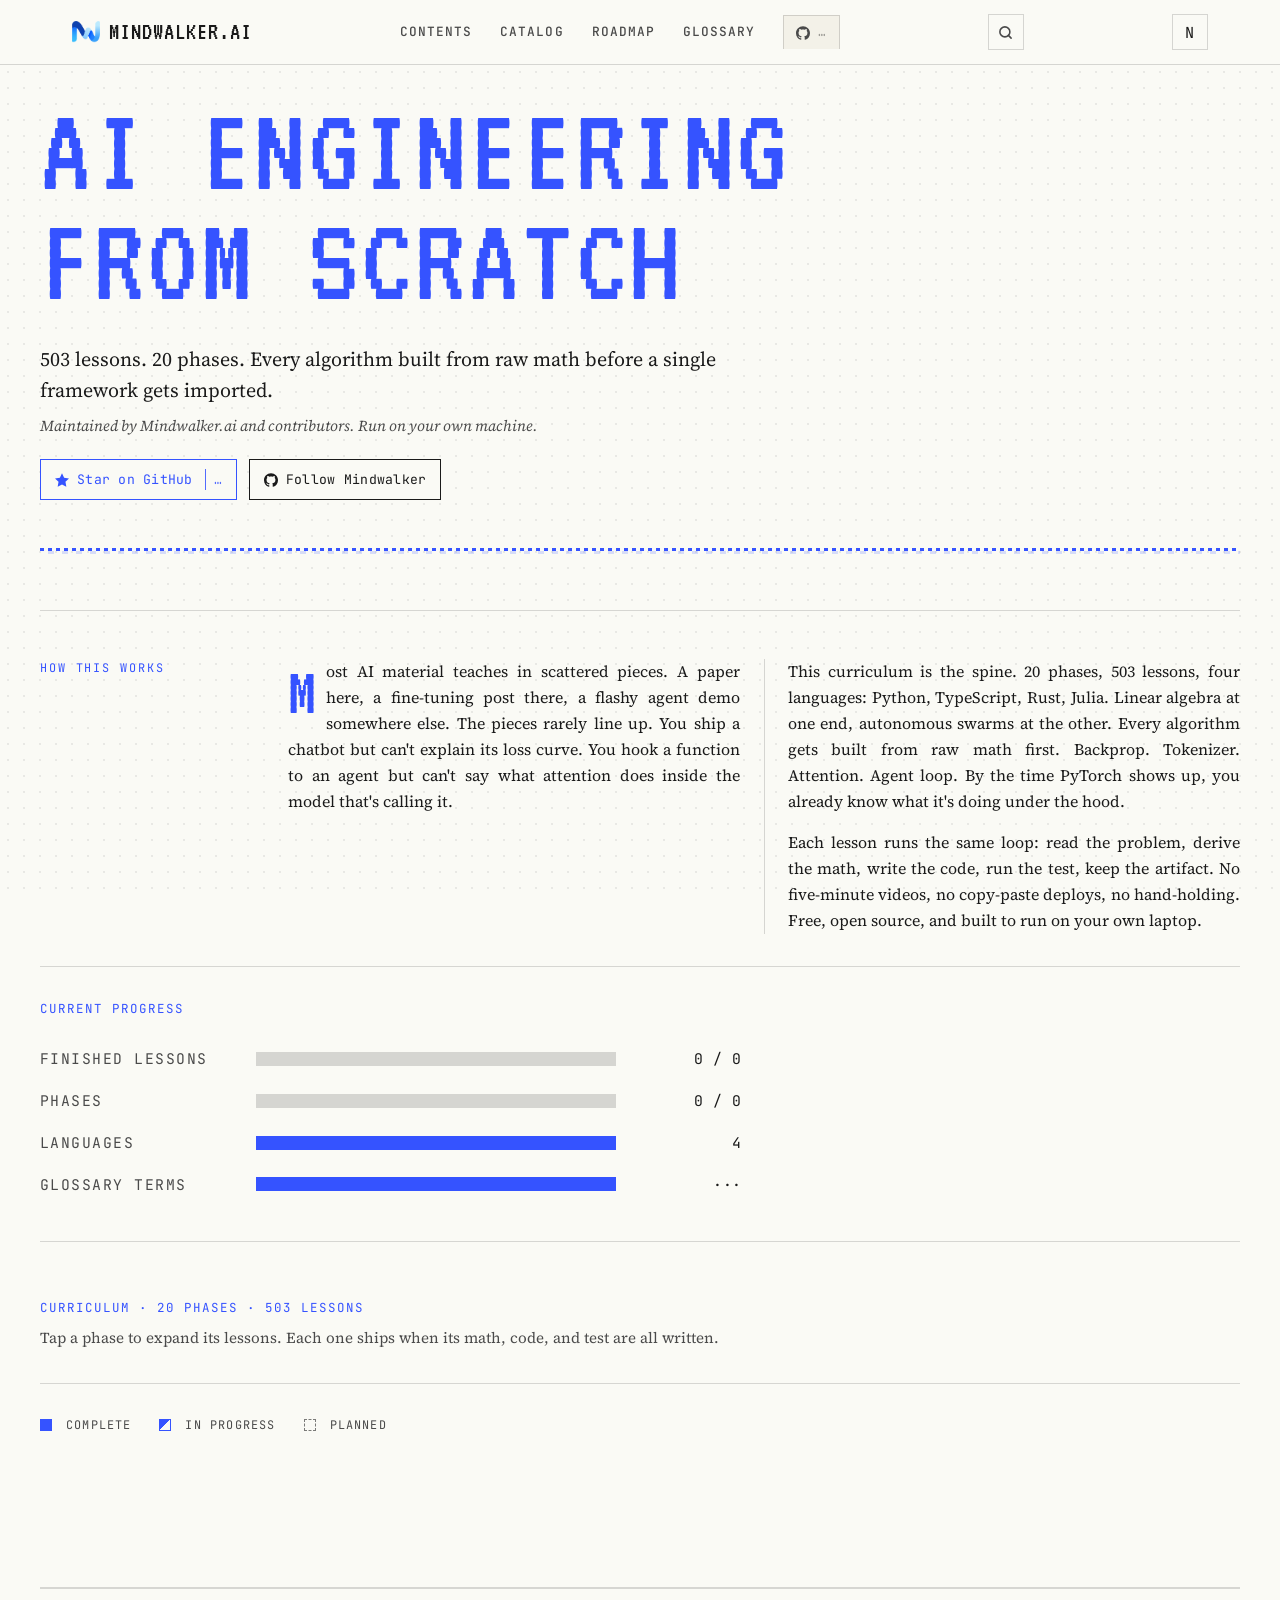
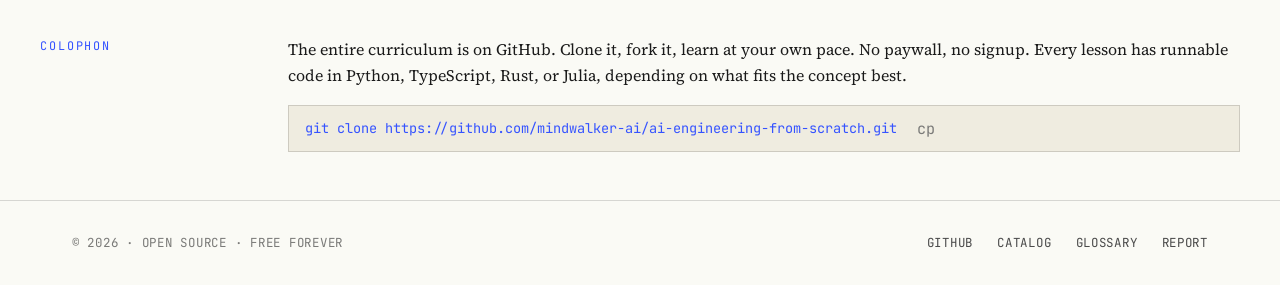
==== commit c520a933: "feat(site): remove FIG_000 / curriculum meta-row from masthead" ====
--- a/site/index.html
+++ b/site/index.html
@@ -655,10 +655,6 @@
   <main id="main">
 
     <section class="manual-masthead container">
-      <div class="manual-meta-row">
-        <span>FIG_000 &middot; curriculum v1.0 · 2026</span>
-        <span class="right">open source · MIT</span>
-      </div>
       <h1 class="manual-title">AI Engineering<br>from Scratch</h1>
       <p class="manual-tagline reveal">503 lessons. 20 phases. Every algorithm built from raw math before a single framework gets imported.</p>
       <p class="manual-attribution reveal" style="--stagger-delay: 80ms;">Maintained by Mindwalker.ai and contributors. Run on your own machine.</p>
